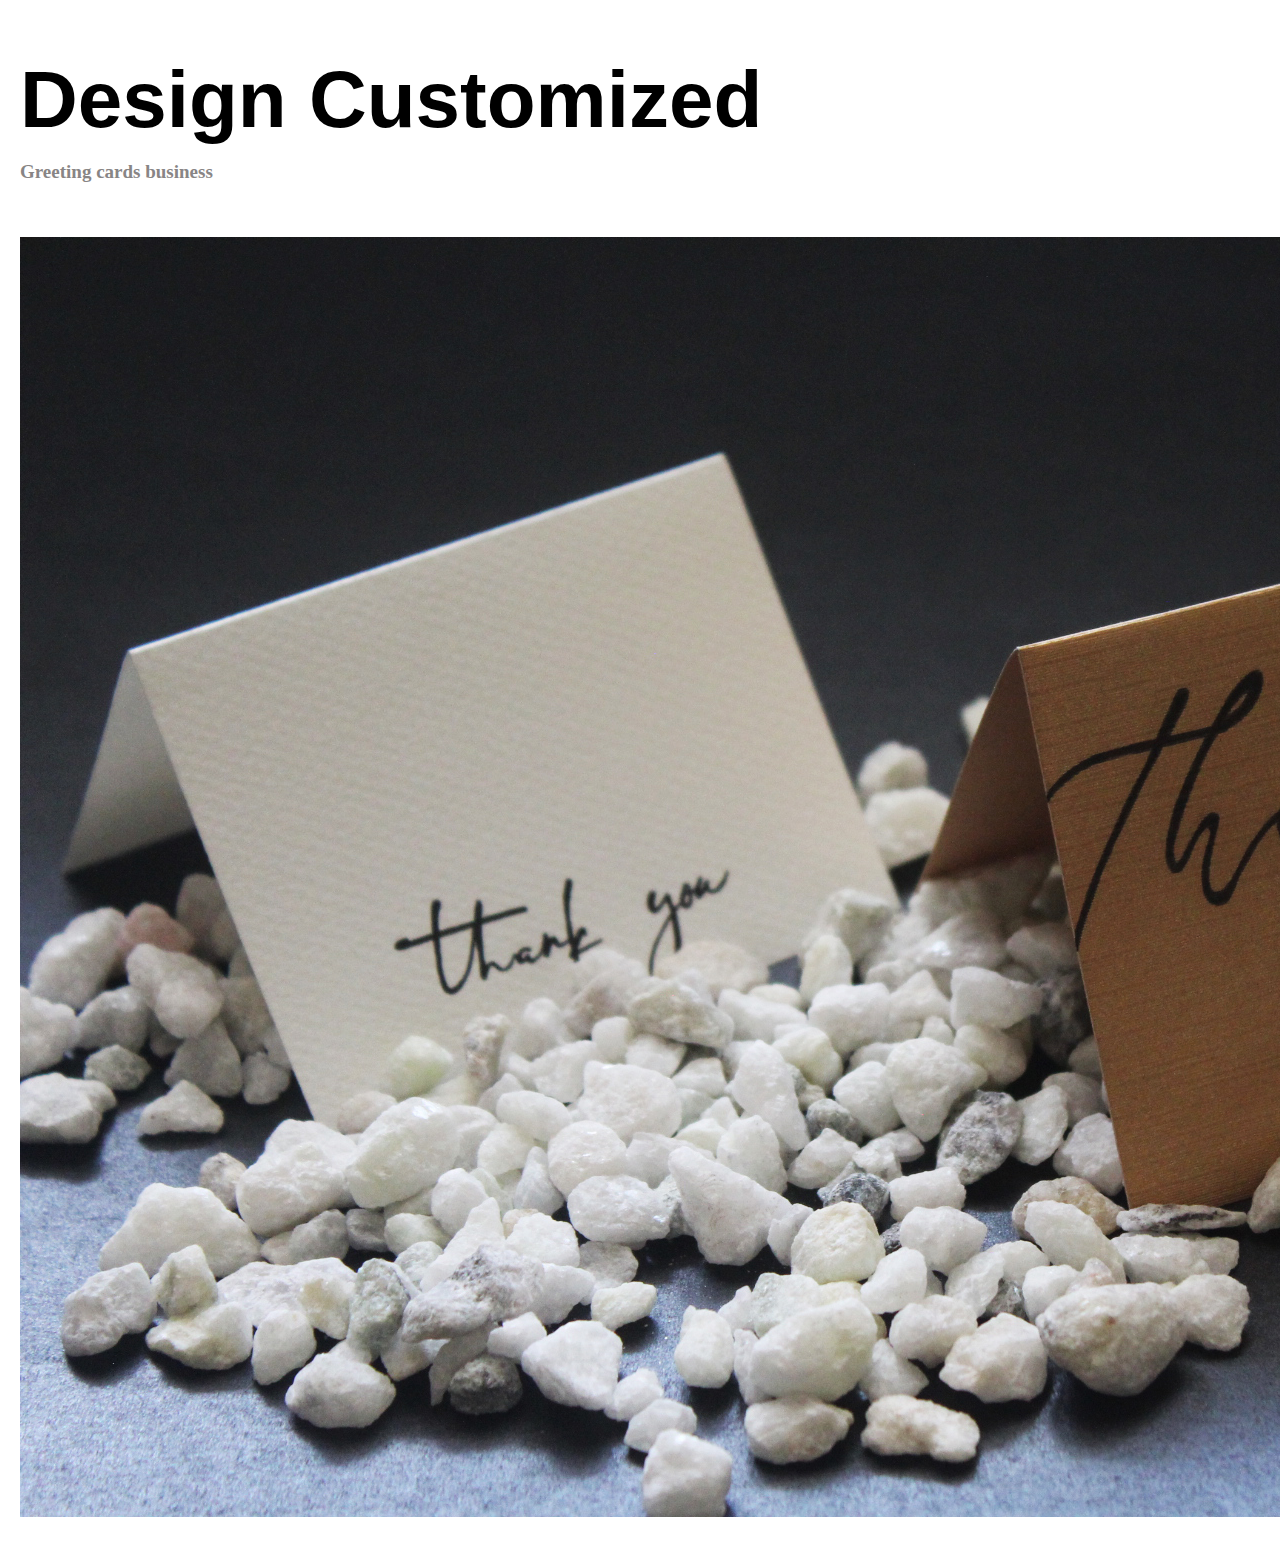
==== index.html @ 762b1b2c "changes made to the index.html file" ====
<!DOCTYPE html>
<html>
<head>
    <meta charset="utf-8">
    <link rel="stylesheet" href="style.css">
    <title>Design Customized</title>
    <style>
      body {
        margin: 20px;
      }

      h1 {
        font-size: 80px;
        font-family: "voga", sans-serif;
        margin-bottom: 6px;
      }

      h2 {
        font-size: 19px;
        font-family: "montserrat", serif;
        color: #888585;
        margin-bottom: 50px;
      }
    </style>
</head>
<body>
    <h1>Design Customized</h1>
    <h2>Greeting cards business</h2>
    <h1><img src="opening image.jpg"></h1>
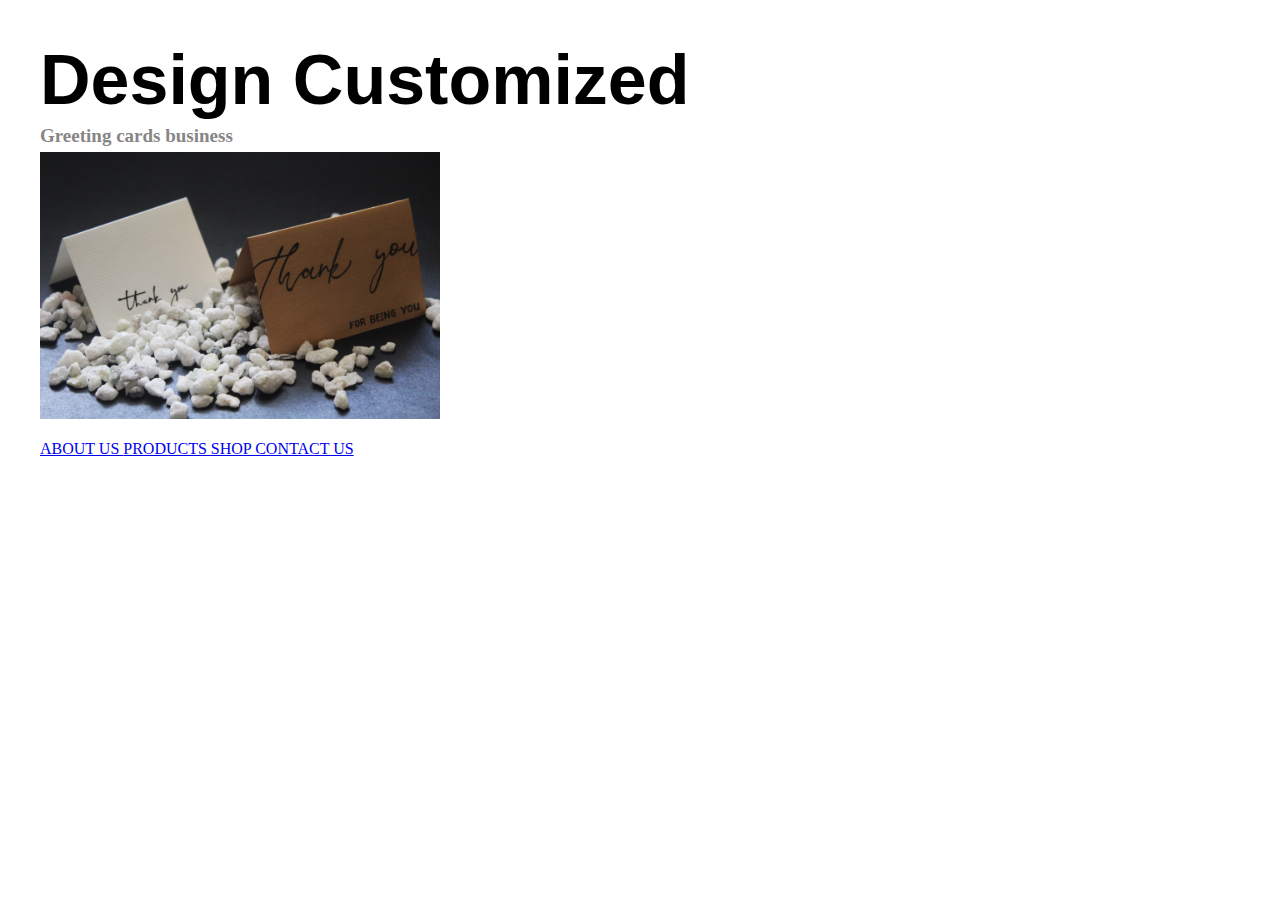
==== commit fe96bf92: "renamed html files" ====
--- a/index.html
+++ b/index.html
@@ -1,32 +1,38 @@
 <!DOCTYPE html>
 <html>
-<head>
-    <meta charset="utf-8">
-    <link rel="stylesheet" href="style.css">
-    <title>Design Customized</title>
+    <head>
+        <title>Design Customized</title>
+        <h1>Design Customized</h1>
+        <h2>Greeting cards business</h2>
+        <h1><img src="opening image.jpg" width="400"
+        alt="Message Is What We Do" title="Message Is What We Do"></h1>
+        <a href="ABOUT US.html">ABOUT US </a>
+        <a href="PRODUCTS.html">PRODUCTS </a>
+        <a href="SHOP.html">SHOP </a>
+        <a href="CONTACT US.html">CONTACT US </a>
     <style>
       body {
-        margin: 20px;
+        margin: 40px;
       }
 
       h1 {
-        font-size: 80px;
+        font-size: 70px;
         font-family: "voga", sans-serif;
-        margin-bottom: 6px;
+        margin-bottom: 5px;
+        margin-top: 5px;
       }
 
       h2 {
         font-size: 19px;
         font-family: "montserrat", serif;
         color: #888585;
-        margin-bottom: 50px;
+        margin-top: 5px;
+        margin-bottom: 5px;
       }
     </style>
-</head>
-<body>
-    <h1>Design Customized</h1>
-    <h2>Greeting cards business</h2>
-    <h1><img src="opening image.jpg"></h1>
+
+    </body>
+    </html>
         
 
 
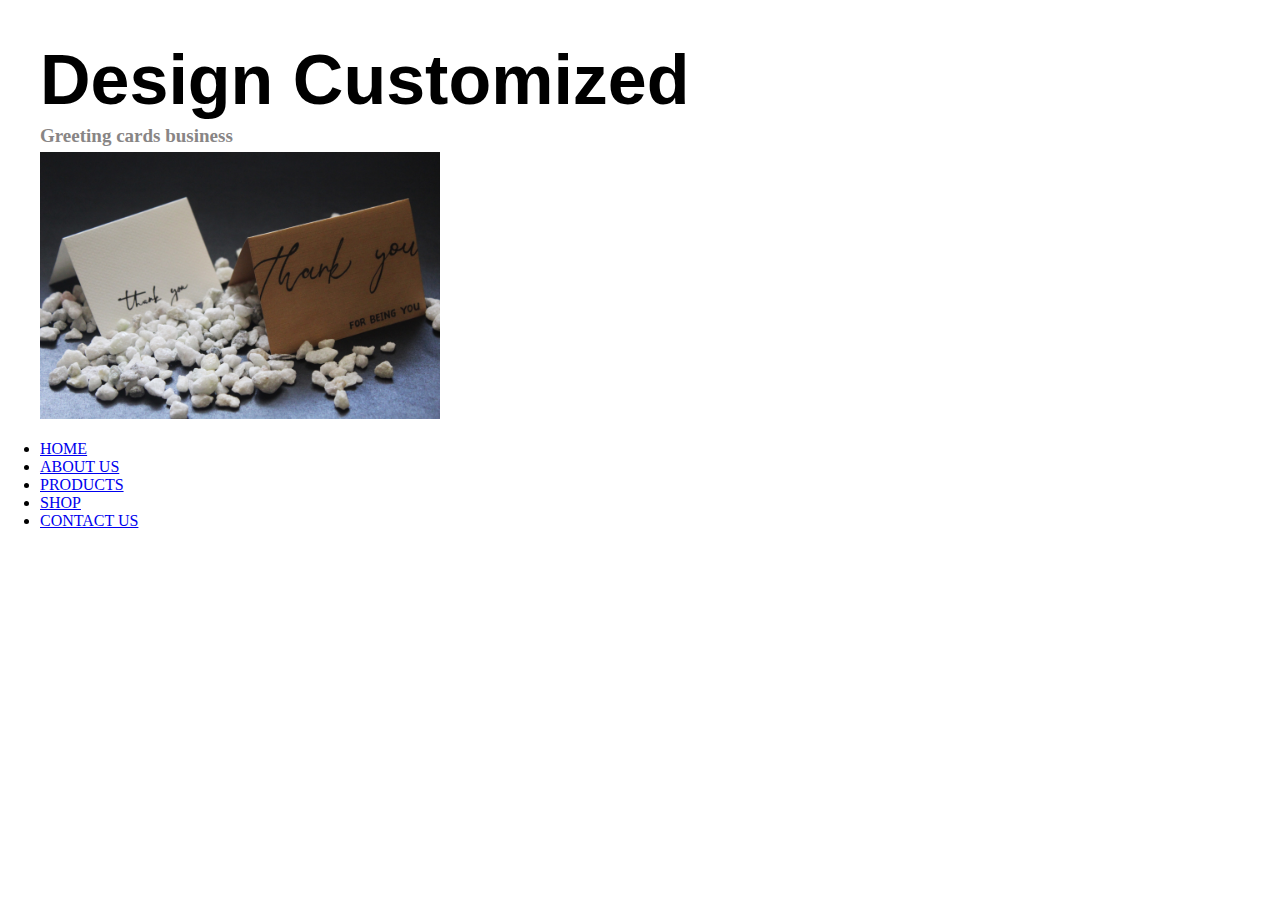
==== commit 21d78ba6: "changes made to index.html files" ====
--- a/index.html
+++ b/index.html
@@ -6,10 +6,11 @@
         <h2>Greeting cards business</h2>
         <h1><img src="opening image.jpg" width="400"
         alt="Message Is What We Do" title="Message Is What We Do"></h1>
-        <a href="ABOUT US.html">ABOUT US </a>
-        <a href="PRODUCTS.html">PRODUCTS </a>
-        <a href="SHOP.html">SHOP </a>
-        <a href="CONTACT US.html">CONTACT US </a>
+        <li><a href="index.html">HOME</a></li>
+        <li><a href="ABOUT US.html">ABOUT US</a></li>
+        <li><a href="PRODUCTS.html">PRODUCTS</a></li>
+        <li><a href="SHOP.html">SHOP</a></li>
+        <li><a href="CONTACT US.html">CONTACT US</a></li>
     <style>
       body {
         margin: 40px;
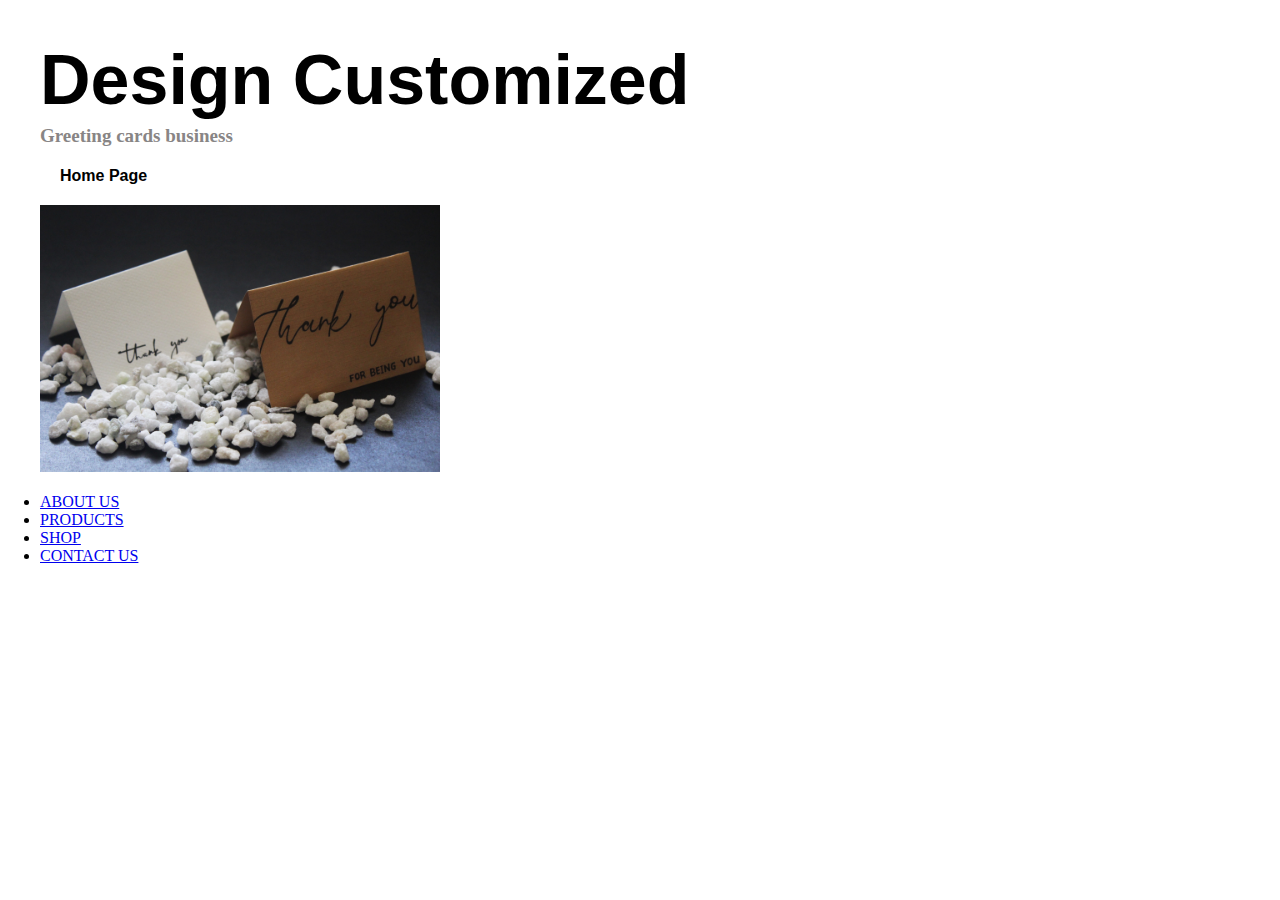
==== commit 50042f0d: "changes made to the whole html file and foder" ====
--- a/index.html
+++ b/index.html
@@ -1,40 +1,47 @@
 <!DOCTYPE html>
 <html>
-    <head>
-        <title>Design Customized</title>
-        <h1>Design Customized</h1>
-        <h2>Greeting cards business</h2>
-        <h1><img src="opening image.jpg" width="400"
-        alt="Message Is What We Do" title="Message Is What We Do"></h1>
-        <li><a href="index.html">HOME</a></li>
-        <li><a href="ABOUT US.html">ABOUT US</a></li>
-        <li><a href="PRODUCTS.html">PRODUCTS</a></li>
-        <li><a href="SHOP.html">SHOP</a></li>
-        <li><a href="CONTACT US.html">CONTACT US</a></li>
+<head>
+    <title>Design Customized</title>
     <style>
-      body {
-        margin: 40px;
-      }
+        body {
+            margin: 40px;
+        }
 
-      h1 {
-        font-size: 70px;
-        font-family: "voga", sans-serif;
-        margin-bottom: 5px;
-        margin-top: 5px;
-      }
+        h1 {
+            font-size: 70px;
+            font-family: "voga", sans-serif;
+            margin-bottom: 5px;
+            margin-top: 5px;
+            color: black;
+        }
 
-      h2 {
-        font-size: 19px;
-        font-family: "montserrat", serif;
-        color: #888585;
-        margin-top: 5px;
-        margin-bottom: 5px;
-      }
+        h2 {
+            font-size: 19px;
+            font-family: "montserrat", serif;
+            color: #888585;
+            margin-top: 5px;
+            margin-bottom: 5px;
+        }
+
+        .home-page {
+            font-size: 16px;
+            font-family: "montserrat", sans-serif;
+            color: black;
+            margin: 20px;
+            margin-bottom: 20px;
     </style>
-
-    </body>
-    </html>
-        
+</head>
+<body>
+    <h1>Design Customized</h1>
+    <h2>Greeting cards business</h2>
+    <h2 class="home-page">Home Page</h2> 
+    <h1><img src="opening image.jpg" width="400" alt="Message Is What We Do" title="Message Is What We Do"></h1>
+    <li><a href="ABOUT US.html">ABOUT US</a></li>
+    <li><a href="PRODUCTS.html">PRODUCTS</a></li>
+    <li><a href="SHOP.html">SHOP</a></li>
+    <li><a href="CONTACT US.html">CONTACT US</a></li>
+</body>
+</html>
 
 
 
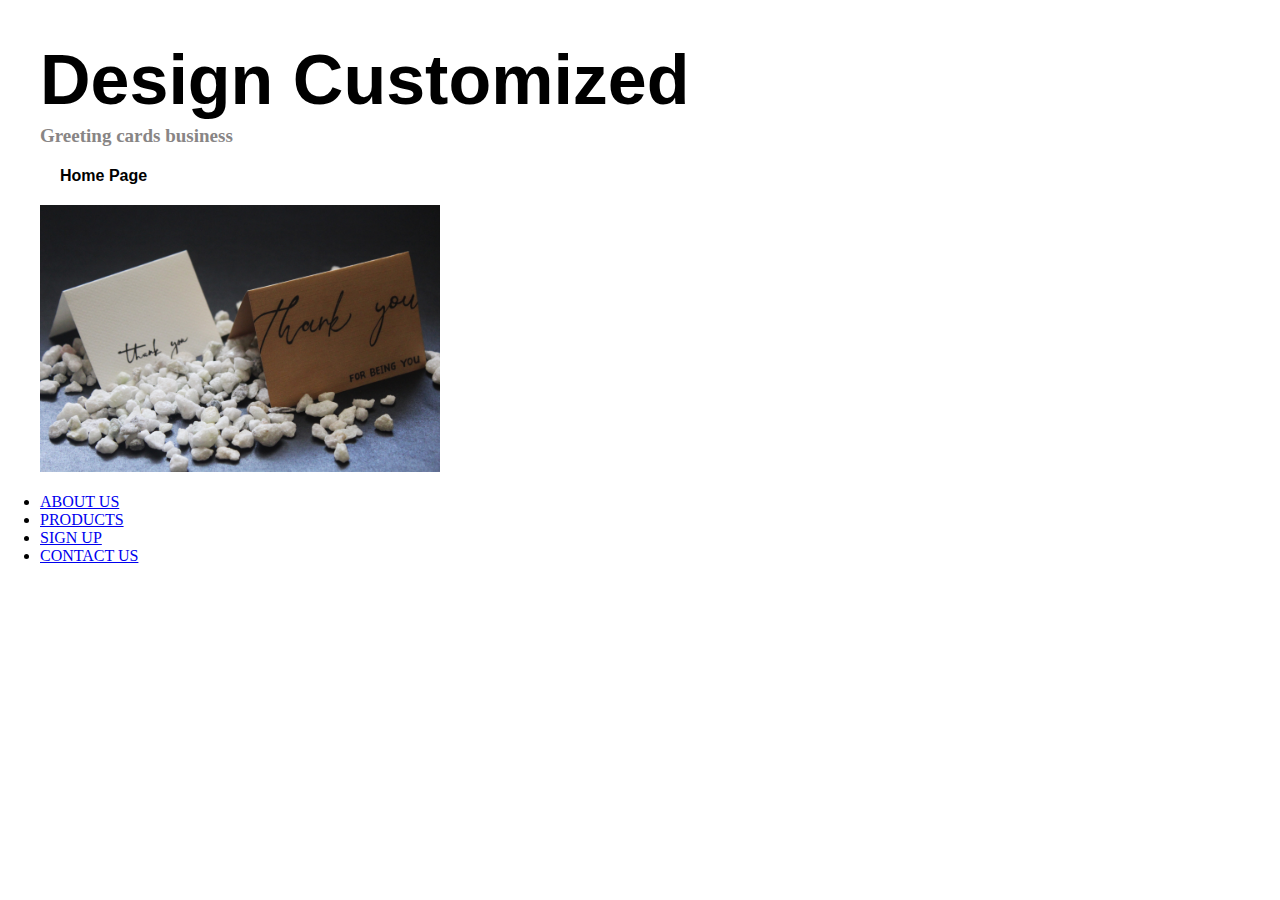
==== commit 0df18743: "all the changes made to the html files" ====
--- a/index.html
+++ b/index.html
@@ -38,7 +38,7 @@
     <h1><img src="opening image.jpg" width="400" alt="Message Is What We Do" title="Message Is What We Do"></h1>
     <li><a href="ABOUT US.html">ABOUT US</a></li>
     <li><a href="PRODUCTS.html">PRODUCTS</a></li>
-    <li><a href="SHOP.html">SHOP</a></li>
+    <li><a href="SIGN UP.html">SIGN UP</a></li>
     <li><a href="CONTACT US.html">CONTACT US</a></li>
 </body>
 </html>
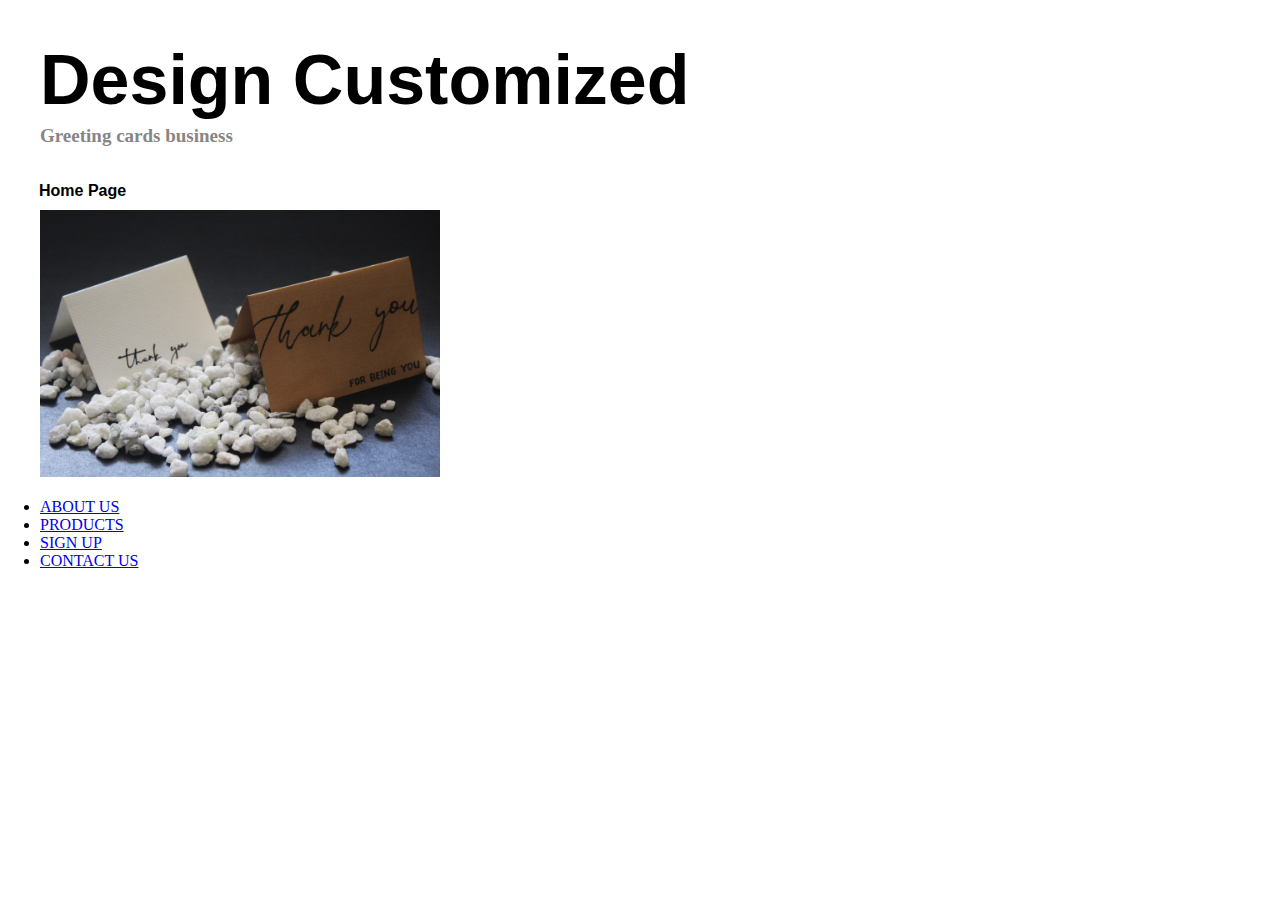
==== commit c3734691: "changes made to the html files" ====
--- a/index.html
+++ b/index.html
@@ -27,8 +27,9 @@
             font-size: 16px;
             font-family: "montserrat", sans-serif;
             color: black;
-            margin: 20px;
-            margin-bottom: 20px;
+            margin: -1px;
+            margin-top: 35px;
+            margin-bottom: 10px;
     </style>
 </head>
 <body>
